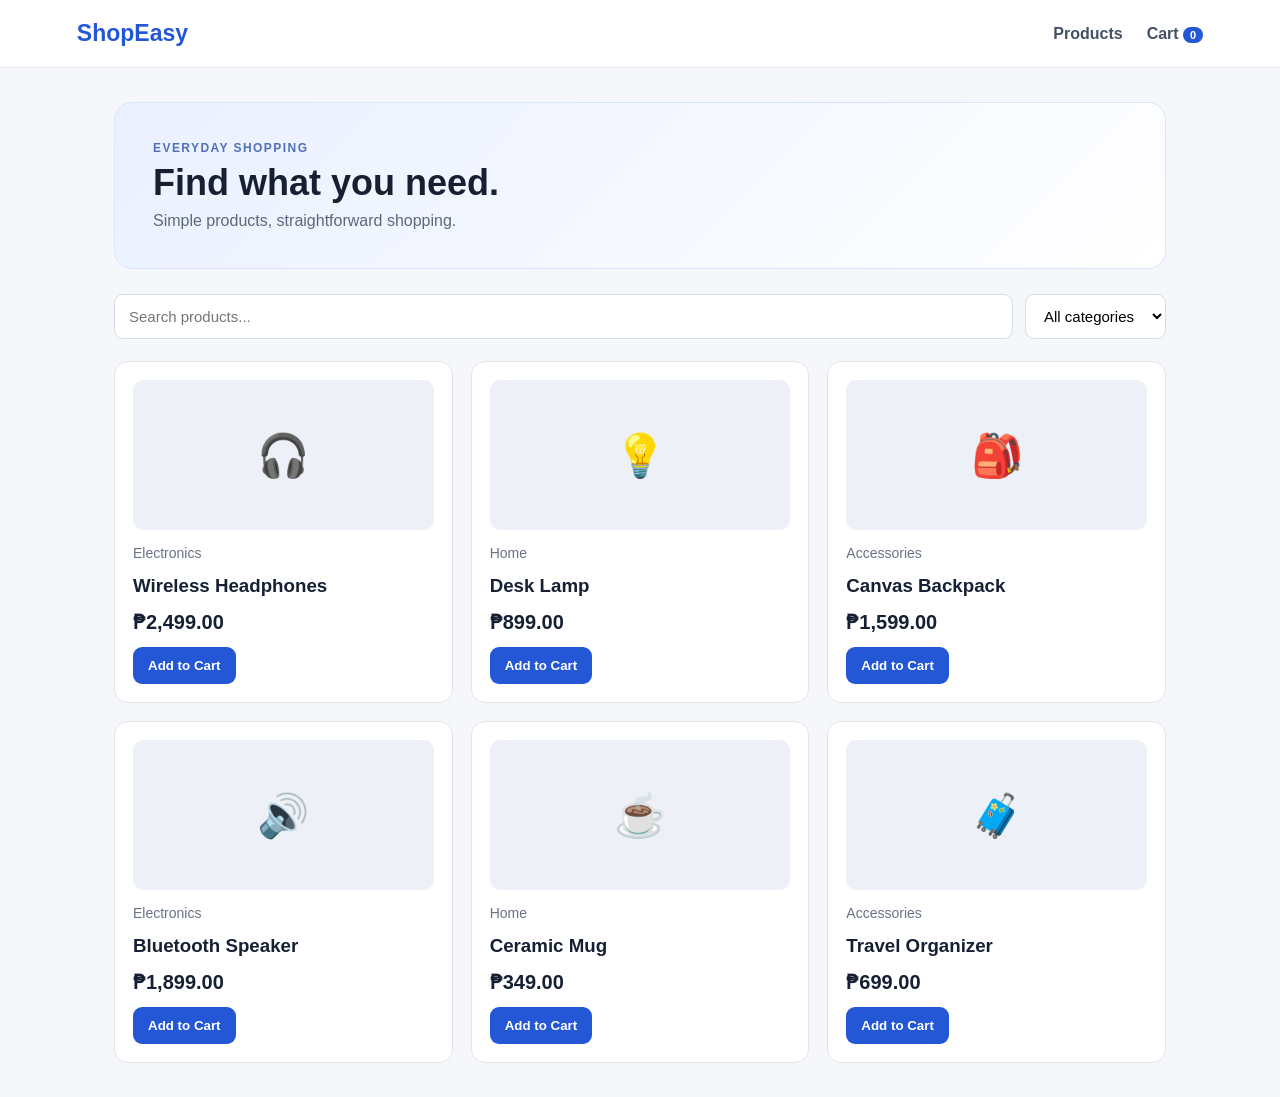
==== index.html @ 6e0bc421 "Add files via upload" ====
<!DOCTYPE html>
<html lang="en">
<head><meta charset="UTF-8"><meta name="viewport" content="width=device-width,initial-scale=1.0">
<title>ShopEasy | Products</title><link rel="stylesheet" href="styles.css"></head>
<body>
<header><a class="brand" href="index.html">ShopEasy</a><nav><a href="index.html">Products</a><a href="cart.html">Cart <span id="cartCount" class="badge">0</span></a></nav></header>
<main class="container">
<section class="hero"><div><p class="eyebrow">EVERYDAY SHOPPING</p><h1>Find what you need.</h1><p>Simple products, straightforward shopping.</p></div></section>
<div class="toolbar"><input id="search" placeholder="Search products..." aria-label="Search products"><select id="category"><option value="all">All categories</option><option>Electronics</option><option>Home</option><option>Accessories</option></select></div>
<section id="products" class="grid"></section>
</main><script src="app.js"></script></body></html>
---- styles.css ----
*{box-sizing:border-box}body{margin:0;font-family:Inter,Arial,sans-serif;background:#f5f7fa;color:#172033}header{height:68px;background:#fff;border-bottom:1px solid #e5e9ef;display:flex;align-items:center;justify-content:space-between;padding:0 6%;position:sticky;top:0;z-index:5}.brand{font-size:23px;font-weight:800;color:#2457d6;text-decoration:none}nav{display:flex;gap:24px}nav a{color:#455066;text-decoration:none;font-weight:600}.container{max-width:1100px;margin:0 auto;padding:34px 24px}.hero{background:linear-gradient(135deg,#eaf0ff,#fff);border:1px solid #dce5ff;border-radius:18px;padding:38px;margin-bottom:25px}.eyebrow{font-size:12px;font-weight:800;letter-spacing:.12em;color:#5270b9;margin:0 0 7px}.hero h1,.page-title h1{margin:0 0 8px;font-size:36px}.hero p:not(.eyebrow){margin:0;color:#5d687c}.toolbar{display:flex;gap:12px;margin-bottom:22px}.toolbar input,.toolbar select,input{border:1px solid #d7dde7;border-radius:9px;padding:12px 14px;background:white;font-size:15px}.toolbar input{flex:1}.grid{display:grid;grid-template-columns:repeat(3,1fr);gap:18px}.card,.panel{background:#fff;border:1px solid #e1e5eb;border-radius:14px;padding:18px}.product-image{height:150px;border-radius:10px;background:#edf1f7;display:flex;align-items:center;justify-content:center;font-size:42px;margin-bottom:15px}.card h3{margin:0 0 5px}.muted{color:#687386;font-size:14px}.price{font-weight:800;font-size:20px;margin:13px 0}.btn{border:0;border-radius:9px;padding:11px 15px;background:#2457d6;color:white;font-weight:700;cursor:pointer}.btn.secondary{background:#eef2f7;color:#31405a}.btn.danger{background:#fff0f0;color:#b3261e}.badge{background:#2457d6;color:#fff;border-radius:99px;padding:2px 7px;font-size:11px}.page-title{margin-bottom:22px}.cart-row{display:grid;grid-template-columns:1fr auto auto auto;gap:18px;align-items:center;border-bottom:1px solid #e8ebef;padding:18px 0}.qty{display:flex;align-items:center;gap:9px}.qty button{width:32px;height:32px;border:1px solid #d5dae2;background:white;border-radius:7px;cursor:pointer}.summary{margin-top:22px;display:flex;justify-content:flex-end}.summary-box{width:330px}.summary-line{display:flex;justify-content:space-between;padding:7px 0}.total{font-size:20px;font-weight:800;border-top:1px solid #e1e5eb;margin-top:8px;padding-top:13px}.actions{display:flex;gap:10px;margin-top:18px}.form-grid{display:grid;grid-template-columns:1fr 1fr;gap:16px}.field{display:flex;flex-direction:column;gap:6px}.field.full{grid-column:1/-1}.field label{font-weight:700;font-size:14px}.notice{padding:13px;border-radius:9px;background:#fff7df;color:#6b5310;margin-bottom:15px}.success{padding:24px;border-radius:12px;background:#edf9f0;border:1px solid #b9e2c2}.error{color:#b3261e;font-size:13px;margin-top:4px}@media(max-width:750px){.grid{grid-template-columns:1fr 1fr}.cart-row{grid-template-columns:1fr}.form-grid{grid-template-columns:1fr}.field.full{grid-column:auto}}@media(max-width:500px){.grid{grid-template-columns:1fr}.hero h1,.page-title h1{font-size:29px}}
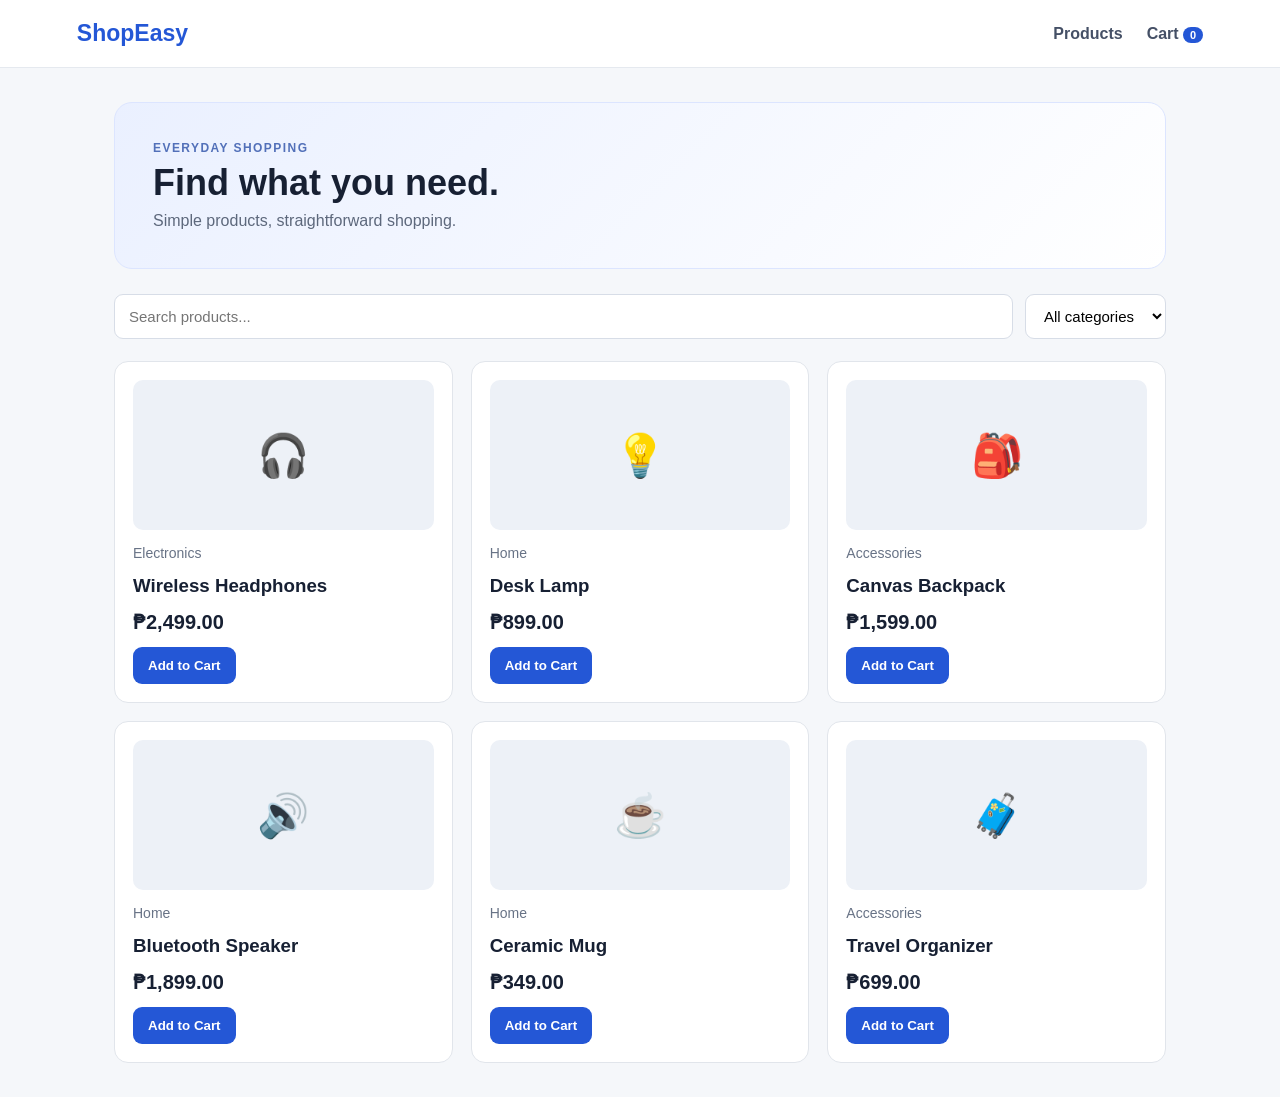
==== commit d275f1b8: "Add files via upload" ====
--- a/index.html
+++ b/index.html
@@ -1,11 +1,13 @@
 <!DOCTYPE html>
-<html lang="en">
-<head><meta charset="UTF-8"><meta name="viewport" content="width=device-width,initial-scale=1.0">
-<title>ShopEasy | Products</title><link rel="stylesheet" href="styles.css"></head>
-<body>
-<header><a class="brand" href="index.html">ShopEasy</a><nav><a href="index.html">Products</a><a href="cart.html">Cart <span id="cartCount" class="badge">0</span></a></nav></header>
+<html lang="en"><head>
+<meta charset="UTF-8"><meta name="viewport" content="width=device-width,initial-scale=1.0">
+<title>ShopEasy | Products</title><link rel="stylesheet" href="styles.css">
+</head><body>
+<header><a class="brand" href="index.html">ShopEasy</a>
+<nav><a class="active" href="index.html">Products</a><a href="cart.html">Cart <span id="cartCount" class="badge">0</span></a></nav></header>
 <main class="container">
 <section class="hero"><div><p class="eyebrow">EVERYDAY SHOPPING</p><h1>Find what you need.</h1><p>Simple products, straightforward shopping.</p></div></section>
-<div class="toolbar"><input id="search" placeholder="Search products..." aria-label="Search products"><select id="category"><option value="all">All categories</option><option>Electronics</option><option>Home</option><option>Accessories</option></select></div>
+<div class="toolbar"><input id="search" placeholder="Search products..." aria-label="Search products">
+<select id="category"><option value="all">All categories</option><option>Electronics</option><option>Home</option><option>Accessories</option></select></div>
 <section id="products" class="grid"></section>
 </main><script src="app.js"></script></body></html>
--- a/styles.css
+++ b/styles.css
@@ -1 +1,19 @@
-*{box-sizing:border-box}body{margin:0;font-family:Inter,Arial,sans-serif;background:#f5f7fa;color:#172033}header{height:68px;background:#fff;border-bottom:1px solid #e5e9ef;display:flex;align-items:center;justify-content:space-between;padding:0 6%;position:sticky;top:0;z-index:5}.brand{font-size:23px;font-weight:800;color:#2457d6;text-decoration:none}nav{display:flex;gap:24px}nav a{color:#455066;text-decoration:none;font-weight:600}.container{max-width:1100px;margin:0 auto;padding:34px 24px}.hero{background:linear-gradient(135deg,#eaf0ff,#fff);border:1px solid #dce5ff;border-radius:18px;padding:38px;margin-bottom:25px}.eyebrow{font-size:12px;font-weight:800;letter-spacing:.12em;color:#5270b9;margin:0 0 7px}.hero h1,.page-title h1{margin:0 0 8px;font-size:36px}.hero p:not(.eyebrow){margin:0;color:#5d687c}.toolbar{display:flex;gap:12px;margin-bottom:22px}.toolbar input,.toolbar select,input{border:1px solid #d7dde7;border-radius:9px;padding:12px 14px;background:white;font-size:15px}.toolbar input{flex:1}.grid{display:grid;grid-template-columns:repeat(3,1fr);gap:18px}.card,.panel{background:#fff;border:1px solid #e1e5eb;border-radius:14px;padding:18px}.product-image{height:150px;border-radius:10px;background:#edf1f7;display:flex;align-items:center;justify-content:center;font-size:42px;margin-bottom:15px}.card h3{margin:0 0 5px}.muted{color:#687386;font-size:14px}.price{font-weight:800;font-size:20px;margin:13px 0}.btn{border:0;border-radius:9px;padding:11px 15px;background:#2457d6;color:white;font-weight:700;cursor:pointer}.btn.secondary{background:#eef2f7;color:#31405a}.btn.danger{background:#fff0f0;color:#b3261e}.badge{background:#2457d6;color:#fff;border-radius:99px;padding:2px 7px;font-size:11px}.page-title{margin-bottom:22px}.cart-row{display:grid;grid-template-columns:1fr auto auto auto;gap:18px;align-items:center;border-bottom:1px solid #e8ebef;padding:18px 0}.qty{display:flex;align-items:center;gap:9px}.qty button{width:32px;height:32px;border:1px solid #d5dae2;background:white;border-radius:7px;cursor:pointer}.summary{margin-top:22px;display:flex;justify-content:flex-end}.summary-box{width:330px}.summary-line{display:flex;justify-content:space-between;padding:7px 0}.total{font-size:20px;font-weight:800;border-top:1px solid #e1e5eb;margin-top:8px;padding-top:13px}.actions{display:flex;gap:10px;margin-top:18px}.form-grid{display:grid;grid-template-columns:1fr 1fr;gap:16px}.field{display:flex;flex-direction:column;gap:6px}.field.full{grid-column:1/-1}.field label{font-weight:700;font-size:14px}.notice{padding:13px;border-radius:9px;background:#fff7df;color:#6b5310;margin-bottom:15px}.success{padding:24px;border-radius:12px;background:#edf9f0;border:1px solid #b9e2c2}.error{color:#b3261e;font-size:13px;margin-top:4px}@media(max-width:750px){.grid{grid-template-columns:1fr 1fr}.cart-row{grid-template-columns:1fr}.form-grid{grid-template-columns:1fr}.field.full{grid-column:auto}}@media(max-width:500px){.grid{grid-template-columns:1fr}.hero h1,.page-title h1{font-size:29px}}+*{box-sizing:border-box}body{margin:0;font-family:Inter,Arial,sans-serif;background:#f5f7fa;color:#172033}
+header{height:68px;background:#fff;border-bottom:1px solid #e5e9ef;display:flex;align-items:center;justify-content:space-between;padding:0 6%;position:sticky;top:0;z-index:5}
+.brand{font-size:23px;font-weight:800;color:#2457d6;text-decoration:none}nav{display:flex;gap:24px}nav a{color:#455066;text-decoration:none;font-weight:600}
+.container{max-width:1100px;margin:0 auto;padding:34px 24px}.hero{background:linear-gradient(135deg,#eaf0ff,#fff);border:1px solid #dce5ff;border-radius:18px;padding:38px;margin-bottom:25px}
+.eyebrow{font-size:12px;font-weight:800;letter-spacing:.12em;color:#5270b9;margin:0 0 7px}.hero h1,.page-title h1{margin:0 0 8px;font-size:36px}.hero p:not(.eyebrow){margin:0;color:#5d687c}
+.toolbar{display:flex;gap:12px;margin-bottom:22px}.toolbar input,.toolbar select,input{border:1px solid #d7dde7;border-radius:9px;padding:12px 14px;background:white;font-size:15px}.toolbar input{flex:1}
+.grid{display:grid;grid-template-columns:repeat(3,1fr);gap:18px}.card,.panel{background:#fff;border:1px solid #e1e5eb;border-radius:14px;padding:18px}
+.product-image{height:150px;border-radius:10px;background:#edf1f7;display:flex;align-items:center;justify-content:center;font-size:42px;margin-bottom:15px}
+.card h3{margin:0 0 5px}.muted{color:#687386;font-size:14px}.price{font-weight:800;font-size:20px;margin:13px 0}
+.btn{border:0;border-radius:9px;padding:11px 15px;background:#2457d6;color:white;font-weight:700;cursor:pointer}.btn.secondary{background:#eef2f7;color:#31405a}.btn.danger{background:#fff0f0;color:#b3261e}
+.badge{background:#2457d6;color:#fff;border-radius:99px;padding:2px 7px;font-size:11px}.page-title{margin-bottom:22px}
+.cart-row{display:grid;grid-template-columns:1fr auto auto auto;gap:18px;align-items:center;border-bottom:1px solid #e8ebef;padding:18px 0}
+.qty{display:flex;align-items:center;gap:9px}.qty button{width:32px;height:32px;border:1px solid #d5dae2;background:white;border-radius:7px;cursor:pointer}
+.summary{margin-top:22px;display:flex;justify-content:flex-end}.summary-box{width:330px}.summary-line{display:flex;justify-content:space-between;padding:7px 0}
+.total{font-size:20px;font-weight:800;border-top:1px solid #e1e5eb;margin-top:8px;padding-top:13px}.actions{display:flex;gap:10px;margin-top:18px}
+.form-grid{display:grid;grid-template-columns:1fr 1fr;gap:16px}.field{display:flex;flex-direction:column;gap:6px}.field.full{grid-column:1/-1}.field label{font-weight:700;font-size:14px}
+.notice{padding:13px;border-radius:9px;background:#fff7df;color:#6b5310;margin-bottom:15px}.success{padding:24px;border-radius:12px;background:#edf9f0;border:1px solid #b9e2c2}
+@media(max-width:750px){.grid{grid-template-columns:1fr 1fr}.cart-row{grid-template-columns:1fr}.form-grid{grid-template-columns:1fr}.field.full{grid-column:auto}}
+@media(max-width:500px){.grid{grid-template-columns:1fr}.hero h1,.page-title h1{font-size:29px}}
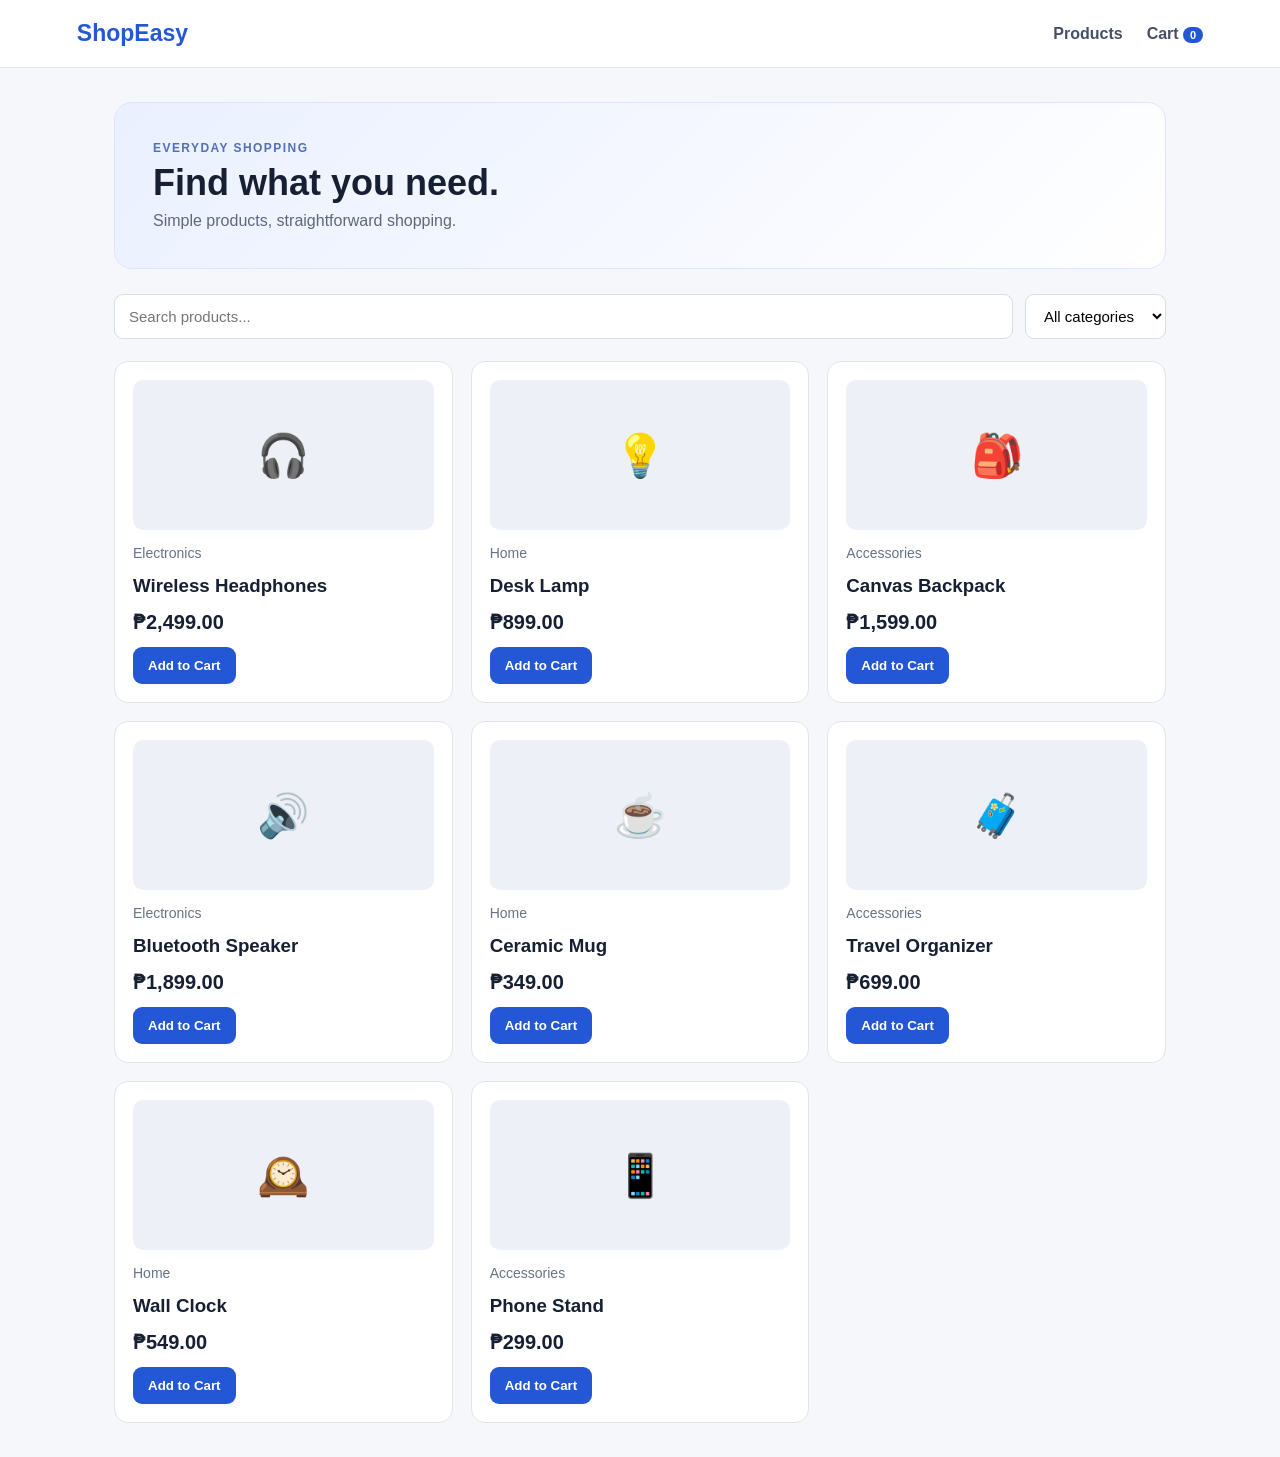
==== commit 5d06b2cd: "Add files via upload" ====
--- a/index.html
+++ b/index.html
@@ -5,9 +5,11 @@
 </head><body>
 <header><a class="brand" href="index.html">ShopEasy</a>
 <nav><a class="active" href="index.html">Products</a><a href="cart.html">Cart <span id="cartCount" class="badge">0</span></a></nav></header>
-<main class="container">
+<main class="container" data-page="products">
 <section class="hero"><div><p class="eyebrow">EVERYDAY SHOPPING</p><h1>Find what you need.</h1><p>Simple products, straightforward shopping.</p></div></section>
-<div class="toolbar"><input id="search" placeholder="Search products..." aria-label="Search products">
-<select id="category"><option value="all">All categories</option><option>Electronics</option><option>Home</option><option>Accessories</option></select></div>
-<section id="products" class="grid"></section>
-</main><script src="app.js"></script></body></html>+<div class="toolbar"><input id="search" type="search" placeholder="Search products..." aria-label="Search products">
+<select id="category" aria-label="Category"><option value="all">All categories</option><option>Electronics</option><option>Home</option><option>Accessories</option></select></div>
+<section id="products" class="grid" aria-live="polite"></section>
+</main>
+<div id="toast" class="toast" role="status" aria-live="polite"></div>
+<script src="app.js"></script></body></html>
--- a/styles.css
+++ b/styles.css
@@ -16,4 +16,13 @@
 .form-grid{display:grid;grid-template-columns:1fr 1fr;gap:16px}.field{display:flex;flex-direction:column;gap:6px}.field.full{grid-column:1/-1}.field label{font-weight:700;font-size:14px}
 .notice{padding:13px;border-radius:9px;background:#fff7df;color:#6b5310;margin-bottom:15px}.success{padding:24px;border-radius:12px;background:#edf9f0;border:1px solid #b9e2c2}
 @media(max-width:750px){.grid{grid-template-columns:1fr 1fr}.cart-row{grid-template-columns:1fr}.form-grid{grid-template-columns:1fr}.field.full{grid-column:auto}}
-@media(max-width:500px){.grid{grid-template-columns:1fr}.hero h1,.page-title h1{font-size:29px}}+@media(max-width:500px){.grid{grid-template-columns:1fr}.hero h1,.page-title h1{font-size:29px}}a:focus-visible,button:focus-visible,input:focus-visible,select:focus-visible{outline:3px solid #9db6f5;outline-offset:2px}
+.btn{text-decoration:none;display:inline-block}.btn:disabled,.qty button:disabled{opacity:.45;cursor:not-allowed}
+.field .err{color:#b3261e;font-size:13px;min-height:16px}.field input[aria-invalid=true]{border-color:#b3261e}
+.promo{display:flex;gap:8px;margin-top:14px}.promo input{flex:1;min-width:0}.promo-msg{font-size:13px;margin-top:6px;color:#687386}
+.cart-item{display:flex;gap:14px;align-items:center}.cart-icon{font-size:28px;width:52px;height:52px;border-radius:10px;background:#edf1f7;display:flex;align-items:center;justify-content:center}
+.max-note{font-size:12px;color:#687386;margin-top:4px}
+.toast{position:fixed;left:50%;bottom:24px;transform:translateX(-50%);background:#172033;color:#fff;padding:12px 18px;border-radius:10px;font-weight:600;opacity:0;transition:opacity .2s;pointer-events:none}
+.toast.show{opacity:1}
+.loading{color:#687386;padding:24px 0}
+@media(prefers-reduced-motion:reduce){.toast{transition:none}}
